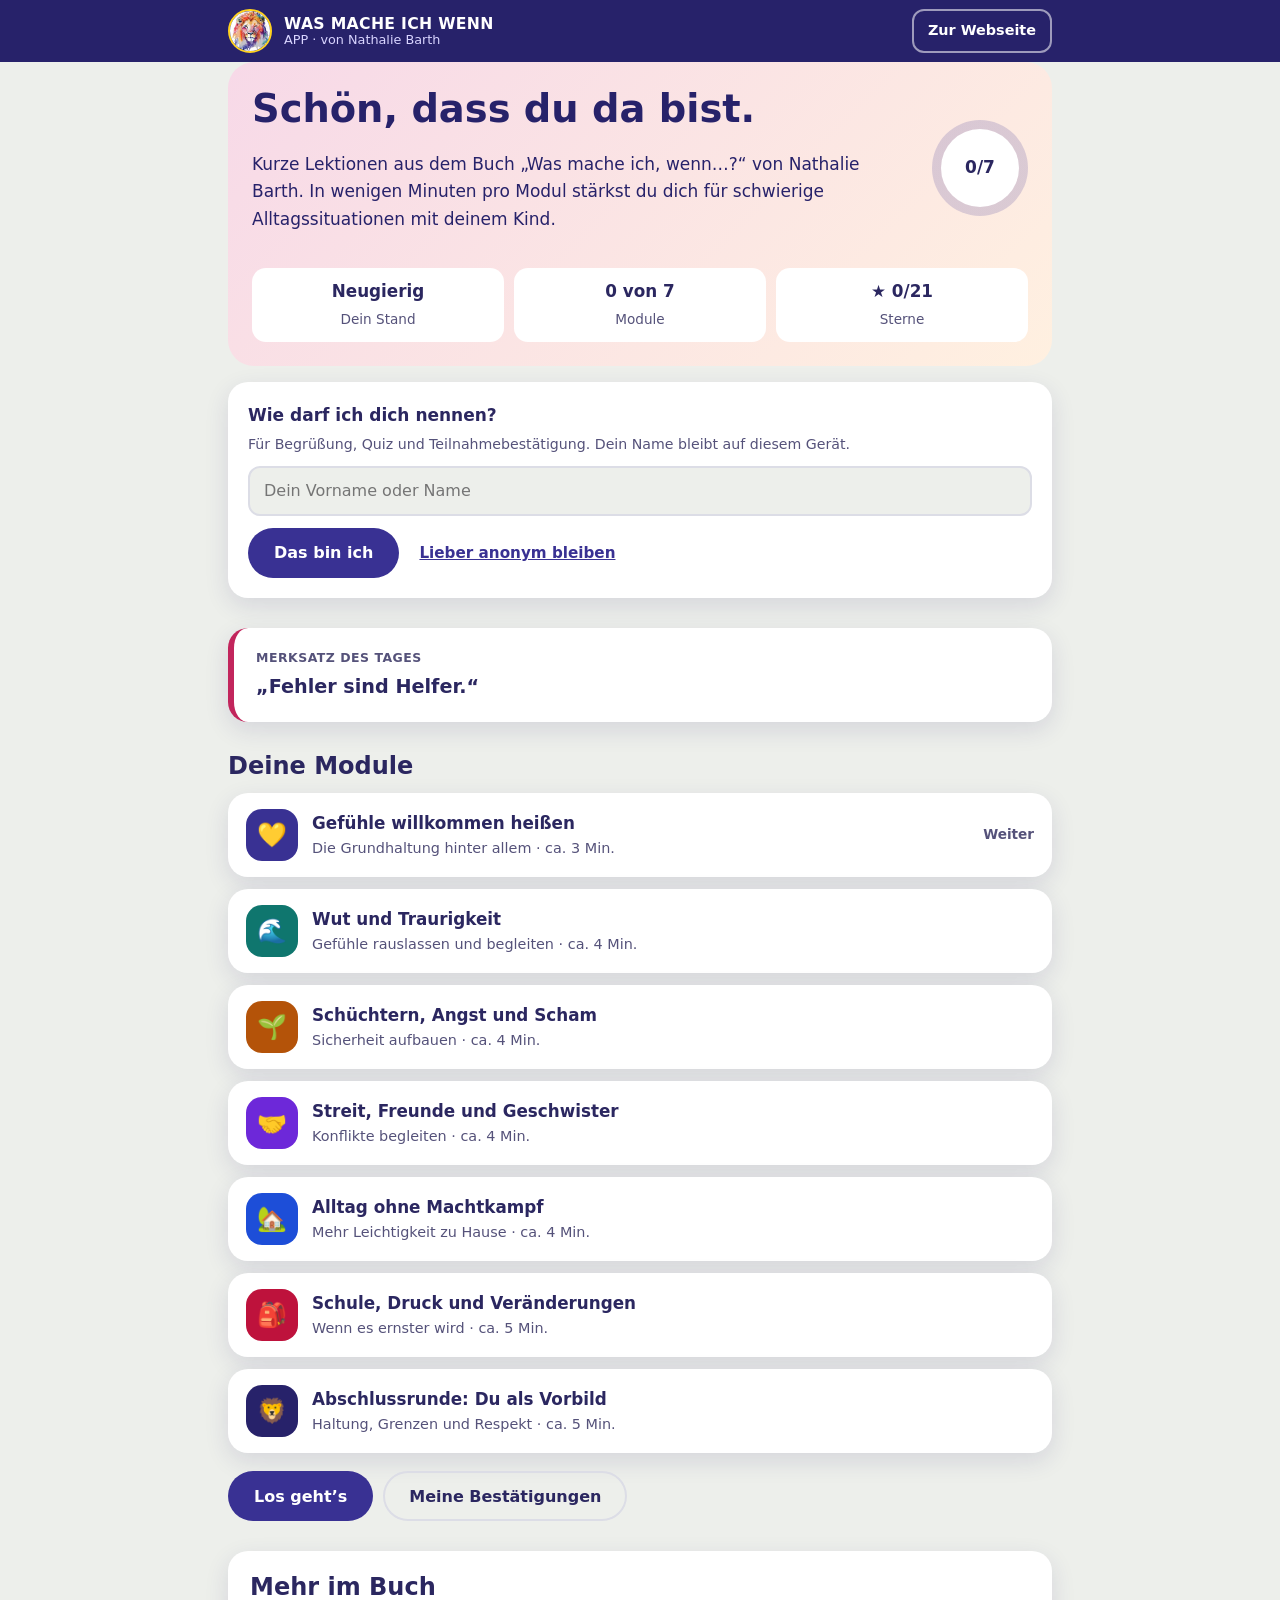
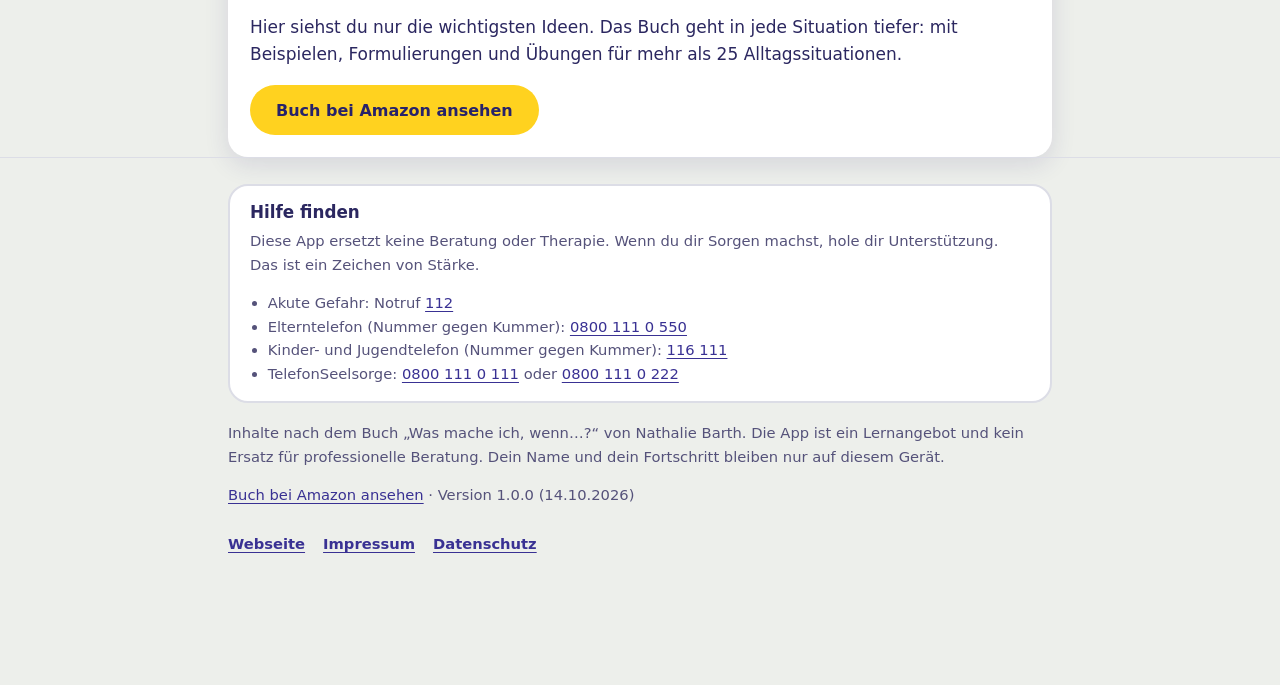
==== was-mache-ich-wenn-app/index.html @ 2ac6a7f9 "Add files via upload" ====
<!doctype html>
<html lang="de">
<head>
<meta charset="utf-8">
<meta name="viewport" content="width=device-width, initial-scale=1">
<title>WAS MACHE ICH WENN APP – Weiterleitung</title>
<meta http-equiv="refresh" content="0; url=app.html">
<link rel="canonical" href="app.html">
<meta name="robots" content="noindex">
<script>location.replace("app.html" + location.search + location.hash);</script>
</head>
<body style="font-family:system-ui,sans-serif;padding:24px">
<p>Weiterleitung zur App … <a href="app.html">Hier klicken, falls es nicht automatisch weitergeht.</a></p>
</body>
</html>
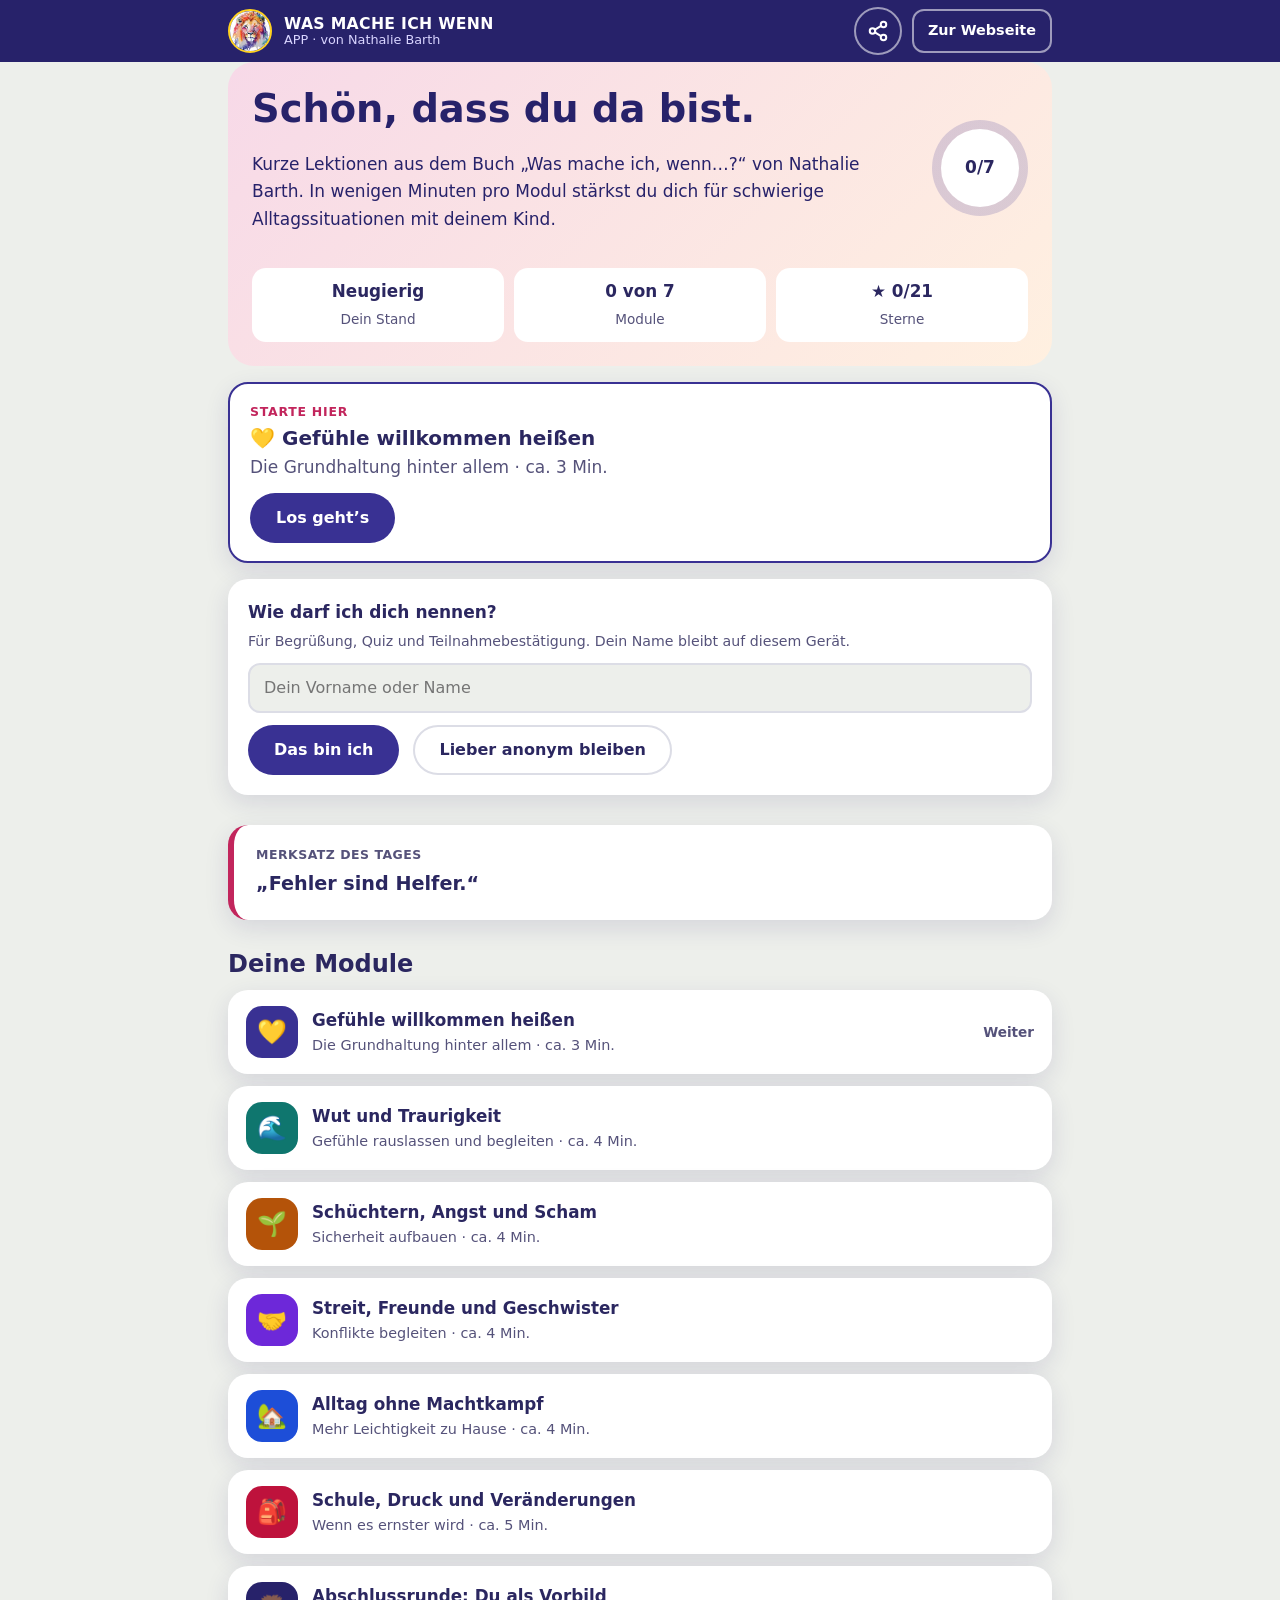
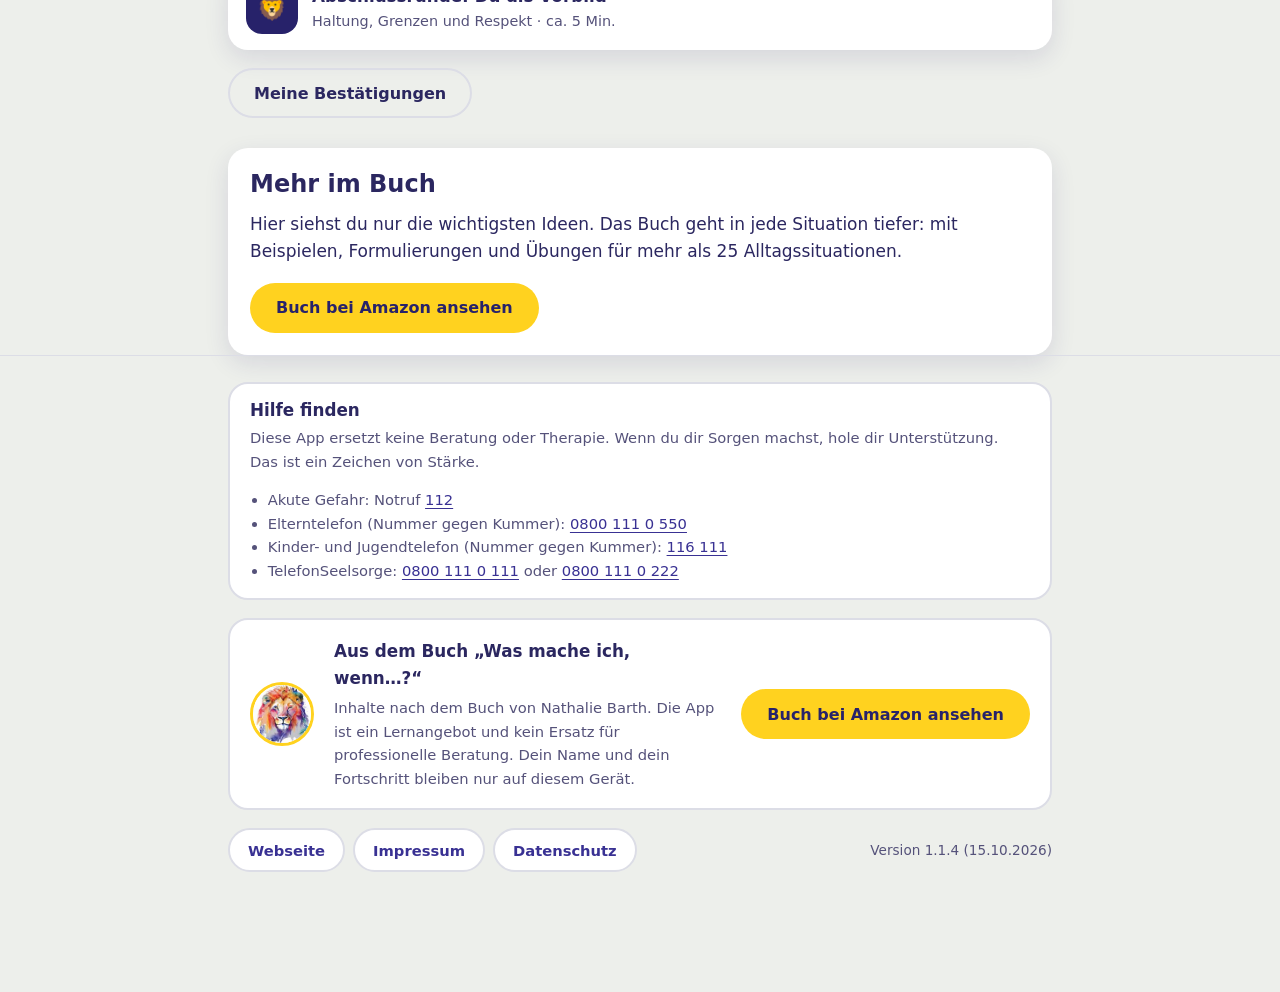
==== commit 10df50da: "Add files via upload" ====
--- a/was-mache-ich-wenn-app/index.html
+++ b/was-mache-ich-wenn-app/index.html
@@ -2,6 +2,7 @@
 <html lang="de">
 <head>
 <meta charset="utf-8">
+<script>/* Einheitliche Adresse: http und die Variante ohne www werden auf https://www.mutige-kinderherzen.de umgeleitet (Absicherung; die eigentliche Weiterleitung gehört in die Domain-Einstellungen des Hosters). Lokale Tests und andere Hosts bleiben unberührt. */(function(){var h=location.hostname,p=location.protocol;if(h==="mutige-kinderherzen.de"||(h==="www.mutige-kinderherzen.de"&&p==="http:")){location.replace("https://www.mutige-kinderherzen.de"+location.pathname+location.search+location.hash);}})();</script>
 <meta name="viewport" content="width=device-width, initial-scale=1">
 <title>WAS MACHE ICH WENN APP – Weiterleitung</title>
 <meta http-equiv="refresh" content="0; url=app.html">
